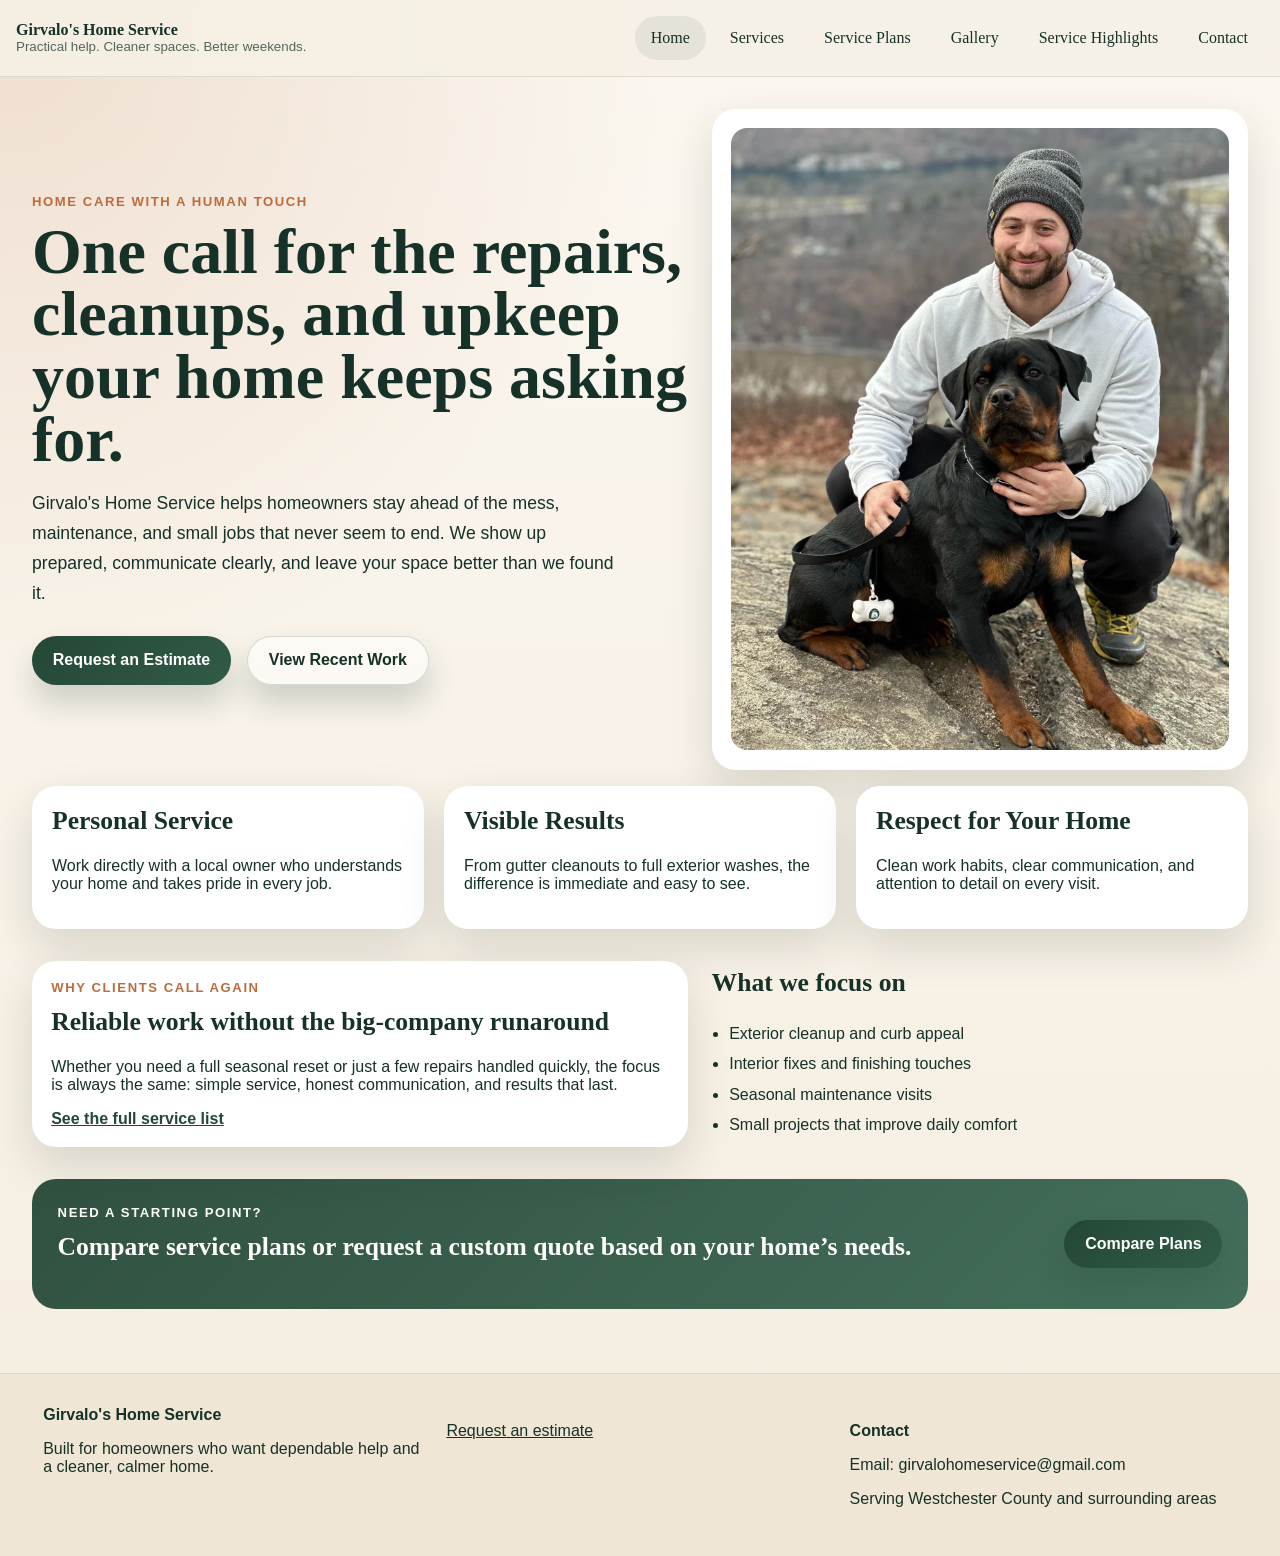
==== index.html @ 2fa9e58a "initial commit" ====
<!DOCTYPE html>
<html lang="en">
  <head>
    <meta charset="UTF-8" />
    <meta name="viewport" content="width=device-width, initial-scale=1.0" />
    <title>Girvalo's Home Service | Reliable Help for Busy Homeowners</title>
    <link rel="stylesheet" href="css/main.css" />
    <link rel="stylesheet" href="css/nav.css" />
    <link rel="stylesheet" href="css/styles.css" />

    <script defer src="js/nav.js"></script>
    <script defer src="js/site.js"></script>
  </head>
  <body>
    <header class="site-header">
      <div class="nav-shell">
        <a class="brand" href="index.html">
          <span>
            <strong>Girvalo's Home Service</strong>
            <small>Practical help. Cleaner spaces. Better weekends.</small>
          </span>
        </a>

        <!-- Hamburger Button -->
        <button
          class="menu-toggle"
          type="button"
          aria-expanded="false"
          aria-controls="site-nav"
          aria-label="Toggle navigation"
        >
          ☰
        </button>

        <!-- Navigation -->
        <nav id="site-nav" class="site-nav" aria-label="Main navigation">
          <a class="active" href="index.html">Home</a>
          <a href="services.html">Services</a>
          <a href="plans.html">Service Plans</a>
          <a href="gallery.html">Gallery</a>
          <a href="hotspots.html">Service Highlights</a>
          <a href="contact.html">Contact</a>
        </nav>
      </div>
    </header>

    <main>
      <section class="hero">
        <div class="hero-grid">
          <div>
            <p class="eyebrow">Home care with a human touch</p>
            <h1>
              One call for the repairs, cleanups, and upkeep your home keeps
              asking for.
            </h1>
            <p class="lead">
              Girvalo's Home Service helps homeowners stay ahead of the mess,
              maintenance, and small jobs that never seem to end. We show up
              prepared, communicate clearly, and leave your space better than we
              found it.
            </p>
            <div class="cta-row">
              <a class="button" href="contact.html">Request an Estimate</a>
              <a class="button button-alternate" href="gallery.html">
                View Recent Work
              </a>
            </div>
          </div>

          <div class="hero-art card photo-frame">
            <img
              src="images/girvalo.webp"
              alt="Owner of Girvalo's Home Service with his dog"
            />
          </div>
        </div>
      </section>

      <section class="feature-strip">
        <article class="info-card">
          <h2>Personal Service</h2>
          <p>
            Work directly with a local owner who understands your home and takes
            pride in every job.
          </p>
        </article>

        <article class="info-card">
          <h2>Visible Results</h2>
          <p>
            From gutter cleanouts to full exterior washes, the difference is
            immediate and easy to see.
          </p>
        </article>

        <article class="info-card">
          <h2>Respect for Your Home</h2>
          <p>
            Clean work habits, clear communication, and attention to detail on
            every visit.
          </p>
        </article>
      </section>

      <section class="split-section">
        <div class="card accent-card">
          <p class="eyebrow">Why clients call again</p>
          <h2>Reliable work without the big-company runaround</h2>
          <p>
            Whether you need a full seasonal reset or just a few repairs handled
            quickly, the focus is always the same: simple service, honest
            communication, and results that last.
          </p>
          <a class="text-link" href="services.html">
            See the full service list
          </a>
        </div>

        <div class="checklist">
          <h2>What we focus on</h2>
          <ul>
            <li>Exterior cleanup and curb appeal</li>
            <li>Interior fixes and finishing touches</li>
            <li>Seasonal maintenance visits</li>
            <li>Small projects that improve daily comfort</li>
          </ul>
        </div>
      </section>

      <section class="banner">
        <div>
          <p class="eyebrow">Need a starting point?</p>
          <h2>
            Compare service plans or request a custom quote based on your home’s
            needs.
          </h2>
        </div>
        <a class="button" href="plans.html">Compare Plans</a>
      </section>
    </main>

    <footer class="site-footer">
      <div class="footer-grid">
        <div>
          <strong>Girvalo's Home Service</strong>
          <p>
            Built for homeowners who want dependable help and a cleaner, calmer
            home.
          </p>
        </div>

        <div>
          <p><a href="contact.html">Request an estimate</a></p>
        </div>

        <div>
          <p><strong>Contact</strong></p>
          <p>Email: girvalohomeservice@gmail.com</p>
          <p>Serving Westchester County and surrounding areas</p>
        </div>
      </div>
    </footer>
  </body>
</html>
---- css/main.css ----
:root {
    --ink: #163127;
    --forest: #244736;
    --sage: #a7c4ab;
    --moss: #6e8f75;
    --cream: #f6f0e5;
    --sand: #e5d7c0;
    --copper: #bb6c3d;
    --shadow: rgba(26, 46, 37, 0.14);
    --radius: 24px;
    --radius-sm: 16px;
    --max: 1180px; 
  }
  
  * {
    box-sizing: border-box;
  }
  
  html {
    scroll-behavior: smooth;
  }
  
  body {
    margin: 0;
    font-family: "Avenir Next", "Trebuchet MS", sans-serif;
    color: var(--ink);
    background:
      radial-gradient(circle at top left, rgba(187, 108, 61, 0.18), transparent 34%),
      linear-gradient(180deg, #fbf7f0 0%, #f5ede0 100%);
  }
  
  main{
    /* width: min(calc(100% - 2rem), var(--max)); take the smaller of thest wo values 
    margin: 0 auto; */
  
    padding: 2rem;
    margin-bottom: 2rem;
  }

  section{
    margin-bottom: 2rem;
  }
  
  img {
    display: block;
    max-width: 100%;
  }
  
  a {
    color: inherit;
  }
  

  h1 {
    margin: 0;
    font-size: clamp(2.4rem, 5vw, 4.6rem);
    line-height: 0.98;
  }
  
  h2 {
    margin-top: 0;
    font-size: clamp(1.5rem, 2vw, 2.1rem);
  }

  .eyebrow {
    margin: 0 0 0.75rem;
    text-transform: uppercase;
    letter-spacing: 0.12em;
    color: var(--copper);
    font-size: 0.82rem;
    font-weight: 700;
  }
  

  
  .lead {
    font-size: 1.1rem;
    line-height: 1.7;
    max-width: 60ch;
  }
  
  .button,
  .button-ghost {
    display: inline-flex;
    align-items: center;
    justify-content: center;
    gap: 0.5rem;
    min-height: 3rem;
    padding: 0.9rem 1.3rem;
    border-radius: 999px;
    text-decoration: none;
    font-weight: 700;
  }
  
  .button {
    color: white;
    background: linear-gradient(135deg, var(--forest), #315b47);
    box-shadow: 0 18px 30px rgba(36, 71, 54, 0.2);
  }
  
  .button-alternate {
    border: 1px solid rgba(36, 71, 54, 0.18);
    background: rgba(255, 255, 255, 0.55);
    color: var(--ink);
  }

  .text-link {
    font-weight: 700;
    color: var(--forest);
  }

  .site-footer {
    padding: 2rem 2.7rem;
    background: #f0e6d5;
    border-top: 1px solid rgba(36, 71, 54, 0.1);
  }
  
  .footer-grid {
    display: grid;
    grid-template-columns: repeat(3, 1fr);
    gap: 1rem;
  }
---- css/nav.css ----
header{
    padding: 0 1rem;

}
.site-header {
    position: sticky;
    top: 0;
    z-index: 10;
    backdrop-filter: blur(16px); /* blurs elements behind it for frosted glass effect */
    background: rgba(246, 240, 229, 0.9);
    border-bottom: 1px solid rgba(36, 71, 54, 0.12);

  }
  
  .nav-shell {
    display: flex;
    align-items: center;
    justify-content: space-between;
    padding: 1rem 0;
  }
  
  .brand {
    display: inline-flex;
    align-items: center;
    gap: 0.85rem;
    text-decoration: none;
  }
  
  .brand strong,
  .site-nav a,
  h1,
  h2,
  caption {
    font-family: "Palatino Linotype", "Book Antiqua", serif;
  }
  
  .brand small {
    display: block;
    color: rgba(22, 49, 39, 0.72);
  }
  
  
  .site-nav {
    display: flex;
    gap: 0.5rem;
  }
  
  .site-nav a,
  .menu-toggle {
    border: 0;
    border-radius: 999px;
    padding: 0.8rem 1rem;
    text-decoration: none;
    background: transparent;
    color: var(--ink);
    cursor: pointer;
  }
  
  .site-nav a:hover,
  .site-nav a.active,
  .menu-toggle:hover {
    background: rgba(36, 71, 54, 0.08);
  }
  
  .menu-toggle {
    display: none;
  }

  @media (max-width: 1020px){
    .menu-toggle {
      display: inline-flex;
    }
  
    .site-nav {
      display: none;
      position: absolute;
      top: calc(100% + 0rem);
      left: 0rem;
      right: 0rem;
      padding: 0.7rem;
      border-radius: 1.2rem;
      background: rgba(246, 240, 229, 0.98);
      box-shadow: 0 18px 45px var(--shadow);
    }
  
    .site-nav.open {
      display: flex;
      flex-direction: column;
    }
  
    .nav-shell {
      position: relative;
      flex-wrap: wrap;
    }
    
  }
---- css/styles.css ----
.hero-grid,
.split-section,
.banner,
.contact-layout,
.hotspot-layout {
  display: grid;
  gap: 1.5rem;
}

.hero-grid,
.split-section {
  grid-template-columns: 1.1fr 0.9fr;
  align-items: center;
}


.cta-row {
  display: flex;
  flex-wrap: wrap;
  gap: 1rem;
  margin-top: 1.7rem;
}

.card,
.info-card,
.service-card,
.gallery-card,
.detail-card {
  border-radius: var(--radius);
  background: rgba(255, 255, 255);
  box-shadow: 0 18px 45px var(--shadow);
}

.hero-art,
.accent-card,
.thank-you-card,
.estimate-form,
.hotspot-card {
  padding: 1.2rem;
}

.feature-strip,
.service-grid,
.gallery-grid,
.detail-grid {
  display: grid;
  gap: 1.25rem;
}

.feature-strip {
  grid-template-columns: repeat(3, 1fr);
  margin-top: -1rem;
}

.info-card,
.service-card,
.gallery-card,
.detail-card {
  padding: 1.25rem;
}

.text-link {
  font-weight: 700;
  color: var(--forest);
}

.checklist ul {
  margin: 0;
  padding-left: 1.1rem;
  line-height: 1.9;
}

.banner {
  grid-template-columns: 1fr auto;
  align-items: center;
  padding: 1.6rem;
  margin: 2rem 0 0;
  border-radius: var(--radius);
  background: linear-gradient(135deg, rgba(36, 71, 54, 0.94), rgba(53, 100, 80, 0.92));
  color: white;
}

.banner h2,
.banner .eyebrow {
  color: inherit;
}

.banner.compact {
  margin-top: 2.5rem;
}

.page-intro {
  margin-bottom: 2rem;
}

.service-grid {
  grid-template-columns: repeat(3, 1fr);
}

.service-card img,
.gallery-card img {
  width: 100%;
  border-radius: var(--radius-sm);
  aspect-ratio: 1 / 1;
  object-fit: cover;
}

.photo-frame img,
.hotspot-card img,
.photo-banner img,
.thank-you-photo {
  width: 100%;
  border-radius: var(--radius-sm);
  object-fit: cover;
}

.photo-frame img {
  aspect-ratio: 4 / 5;
}

.table-shell {
  overflow-x: auto;
  border-radius: var(--radius);
  background: rgba(255, 255, 255, 0.72);
  box-shadow: 0 18px 45px var(--shadow);
  padding: 1rem;
}

table {
  width: 100%;
  border-collapse: collapse;
  min-width: 760px;
}

caption {
  text-align: left;
  font-size: 1.6rem;
  padding: 0.5rem 0 1rem;
}

th,
td {
  padding: 1rem;
  border: 1px solid rgba(36, 71, 54, 0.14);
  vertical-align: top;
  text-align: left;
}

th {
  background: rgba(167, 196, 171, 0.18);
}

.gallery-grid {
  grid-template-columns: repeat(3, 1fr);
}

.gallery-card figcaption {
  line-height: 1.6;
}

.photo-banner {
  display: grid;
  grid-template-columns: 0.95fr 1.05fr;
  gap: 1.25rem;
  padding: 1.2rem;
  align-items: center;
  margin-bottom: 1.6rem;
}

.photo-banner img,
.thank-you-photo {
  aspect-ratio: 4 / 3;
}

.hotspot-layout,
.contact-layout {
  grid-template-columns: 1.2fr 0.8fr;
  align-items: start;
}

.detail-grid {
  grid-template-columns: repeat(2, 1fr);
  margin-top: 1.5rem;
}

.estimate-form {
  display: grid;
  gap: 1rem;
}

.form-row {
  display: grid;
  gap: 0.45rem;
}

label {
  font-weight: 700;
}

input,
select,
textarea {
  width: 100%;
  padding: 0.95rem 1rem;
  border: 1px solid rgba(36, 71, 54, 0.18);
  border-radius: 1rem;
  font: inherit;
  background: rgba(255, 255, 255, 0.95);
}

.thank-you-card {
  max-width: 48rem;
}





@media (max-width: 920px) {
  .hero-grid,
  .split-section,
  .service-grid,
  .gallery-grid,
  .feature-strip,
  .photo-banner,
  .hotspot-layout,
  .contact-layout,
  .detail-grid,
  .footer-grid,
  .banner {
    grid-template-columns: 1fr;
  }


}
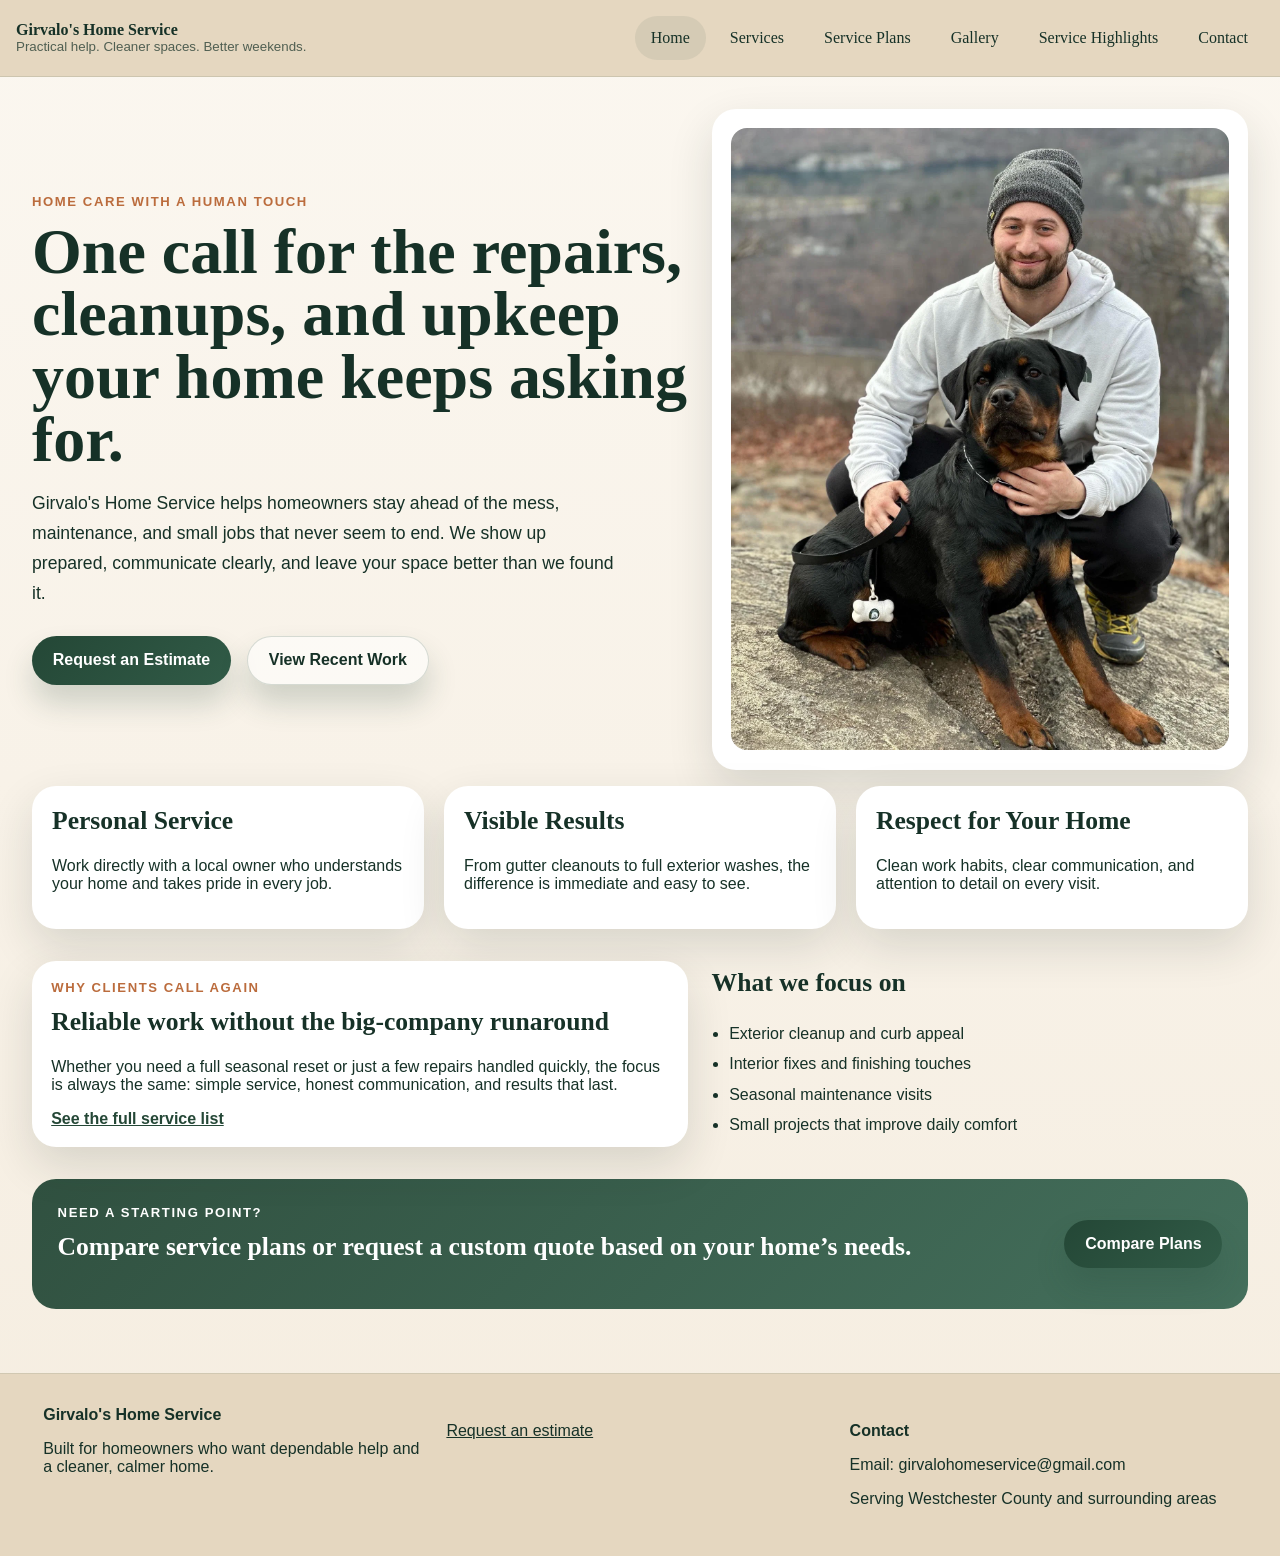
==== commit f1b8d8eb: "final" ====
--- a/index.html
+++ b/index.html
@@ -9,7 +9,6 @@
     <link rel="stylesheet" href="css/styles.css" />
 
     <script defer src="js/nav.js"></script>
-    <script defer src="js/site.js"></script>
   </head>
   <body>
     <header class="site-header">
--- a/css/main.css
+++ b/css/main.css
@@ -25,7 +25,6 @@
     font-family: "Avenir Next", "Trebuchet MS", sans-serif;
     color: var(--ink);
     background:
-      radial-gradient(circle at top left, rgba(187, 108, 61, 0.18), transparent 34%),
       linear-gradient(180deg, #fbf7f0 0%, #f5ede0 100%);
   }
   
@@ -111,7 +110,7 @@
 
   .site-footer {
     padding: 2rem 2.7rem;
-    background: #f0e6d5;
+    background: var(--sand);
     border-top: 1px solid rgba(36, 71, 54, 0.1);
   }
   
--- a/css/nav.css
+++ b/css/nav.css
@@ -2,14 +2,17 @@
 
 header{
     padding: 0 1rem;
+    background-color: var(--sand);
+
+    
 
 }
 .site-header {
     position: sticky;
     top: 0;
     z-index: 10;
-    backdrop-filter: blur(16px); /* blurs elements behind it for frosted glass effect */
-    background: rgba(246, 240, 229, 0.9);
+    background-color: var(--sand);
+
     border-bottom: 1px solid rgba(36, 71, 54, 0.12);
 
   }
@@ -68,9 +71,10 @@
     display: none;
   }
 
-  @media (max-width: 1020px){
+  @media (max-width: 1020px){ /* smaller screens */
     .menu-toggle {
       display: inline-flex;
+      font-size: 2rem;
     }
   
     .site-nav {
--- a/css/styles.css
+++ b/css/styles.css
@@ -33,7 +33,7 @@
 .gallery-card,
 .detail-card {
   border-radius: var(--radius);
-  background: rgba(255, 255, 255);
+  background: white;
   box-shadow: 0 18px 45px var(--shadow);
 }
 
@@ -111,8 +111,18 @@
   object-fit: cover;
 }
 
+
+/* fixes hot spot issue */
+.hotspot-card {
+  overflow-x: auto;
+}
+/* fixes hot spot issue */
+.hotspot-card img {
+  width: 1600px;
+  display: block;
+}
+
 .photo-frame img,
-.hotspot-card img,
 .photo-banner img,
 .thank-you-photo {
   width: 100%;
@@ -127,7 +137,7 @@
 .table-shell {
   overflow-x: auto;
   border-radius: var(--radius);
-  background: rgba(255, 255, 255, 0.72);
+  background-color: var(--cream);
   box-shadow: 0 18px 45px var(--shadow);
   padding: 1rem;
 }
@@ -147,13 +157,14 @@
 th,
 td {
   padding: 1rem;
-  border: 1px solid rgba(36, 71, 54, 0.14);
+  /* show only 14% of this green color */
+  border: 1px solid rgba(36, 71, 54, 0.14); /* built from --forest, has to be a better way to do this*/ 
   vertical-align: top;
   text-align: left;
 }
 
 th {
-  background: rgba(167, 196, 171, 0.18);
+  background: rgba(167, 196, 171, 0.18); /* built from --sage -> same as above */
 }
 
 .gallery-grid {
@@ -173,10 +184,7 @@
   margin-bottom: 1.6rem;
 }
 
-.photo-banner img,
-.thank-you-photo {
-  aspect-ratio: 4 / 3;
-}
+
 
 .hotspot-layout,
 .contact-layout {
@@ -216,13 +224,20 @@
 
 .thank-you-card {
   max-width: 48rem;
-}
-
-
-
-
-
-@media (max-width: 920px) {
+  margin: auto;
+}
+
+
+
+/*  highlight for hotspot page  */
+.highlight {
+  scroll-margin-top: 100px;
+  outline: 3px solid rgba(36, 71, 54, 0.4);
+  background-color: var(--cream);
+  transition: outline 0.5s ease;
+}
+
+@media (max-width: 920px) { /* if screen gets small, collapse to 1 column */
   .hero-grid,
   .split-section,
   .service-grid,
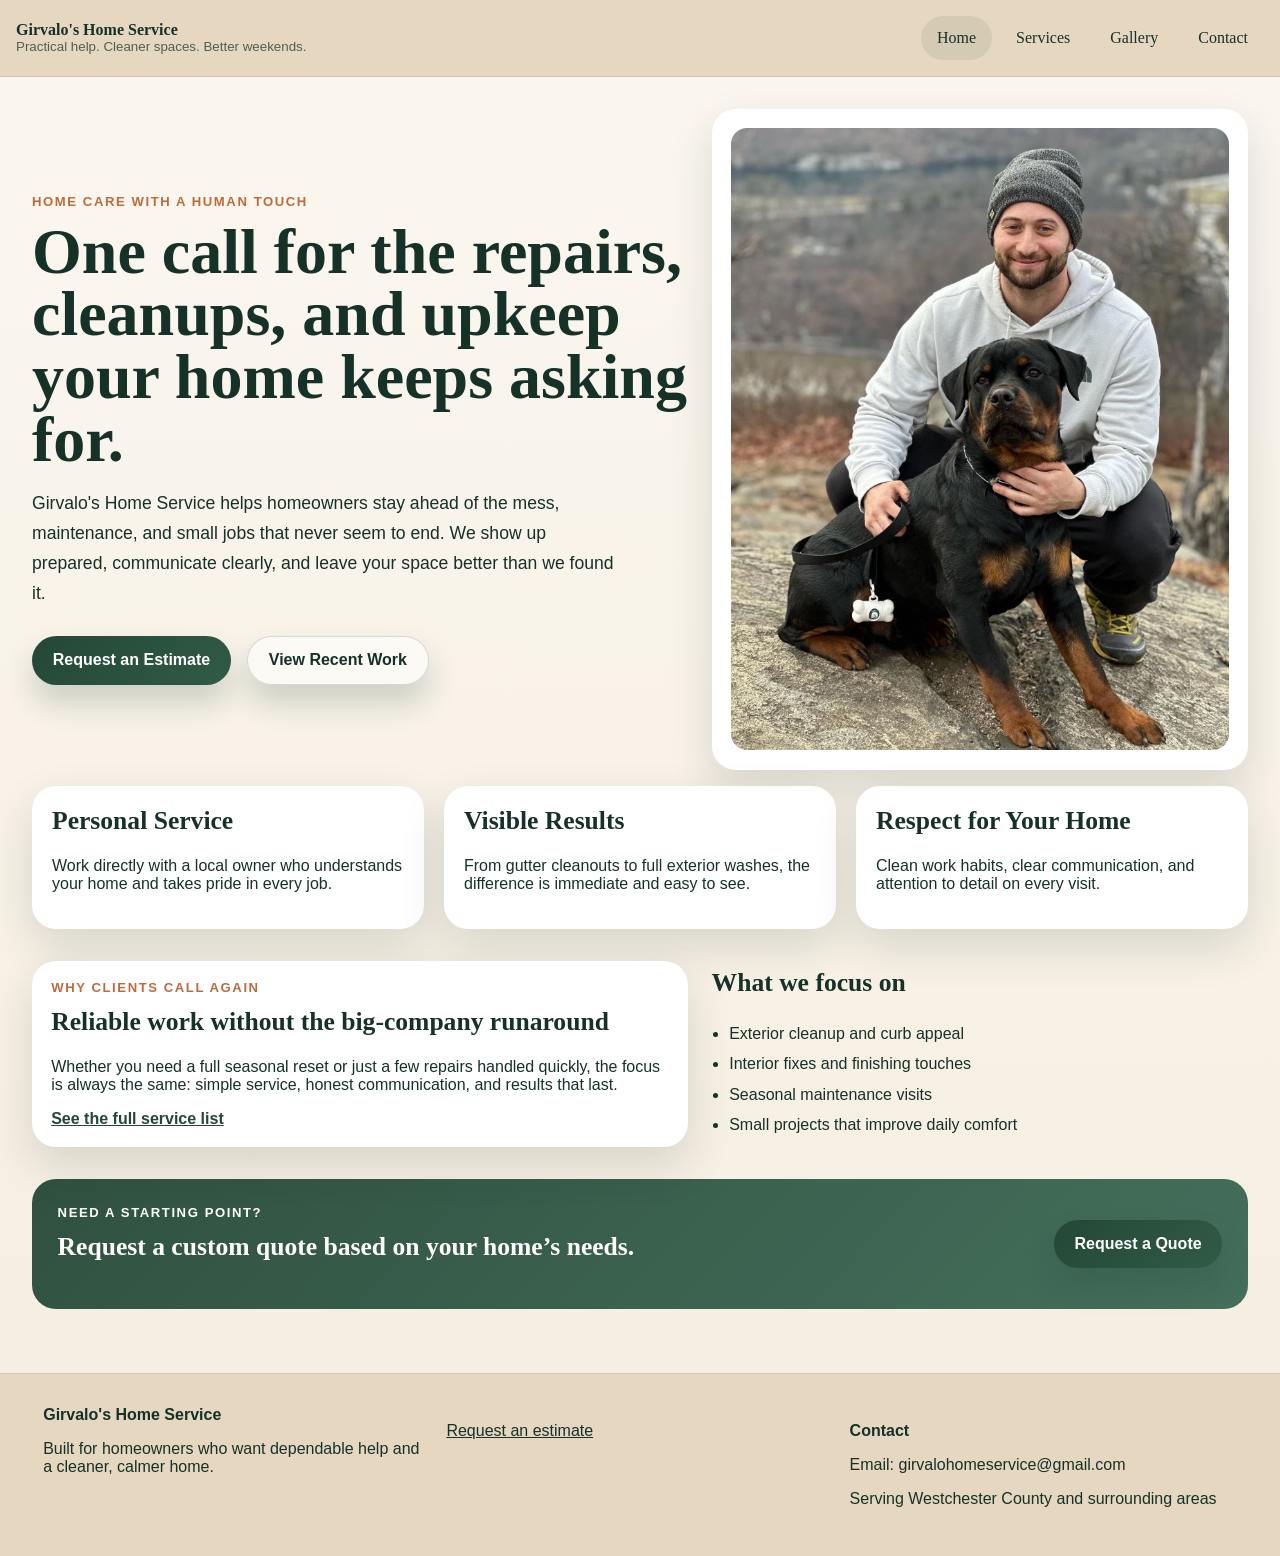
==== commit c6018932: "remove school specific stuff" ====
--- a/index.html
+++ b/index.html
@@ -35,9 +35,7 @@
         <nav id="site-nav" class="site-nav" aria-label="Main navigation">
           <a class="active" href="index.html">Home</a>
           <a href="services.html">Services</a>
-          <a href="plans.html">Service Plans</a>
           <a href="gallery.html">Gallery</a>
-          <a href="hotspots.html">Service Highlights</a>
           <a href="contact.html">Contact</a>
         </nav>
       </div>
@@ -68,7 +66,7 @@
 
           <div class="hero-art card photo-frame">
             <img
-              src="images/girvalo.webp"
+              src="images/girvalo.jpeg"
               alt="Owner of Girvalo's Home Service with his dog"
             />
           </div>
@@ -130,11 +128,10 @@
         <div>
           <p class="eyebrow">Need a starting point?</p>
           <h2>
-            Compare service plans or request a custom quote based on your home’s
-            needs.
+            Request a custom quote based on your home’s needs.
           </h2>
         </div>
-        <a class="button" href="plans.html">Compare Plans</a>
+        <a class="button" href="contact.html">Request a Quote</a>
       </section>
     </main>
 
--- a/css/styles.css
+++ b/css/styles.css
@@ -7,8 +7,7 @@
 .hero-grid,
 .split-section,
 .banner,
-.contact-layout,
-.hotspot-layout {
+.contact-layout {
   display: grid;
   gap: 1.5rem;
 }
@@ -30,8 +29,7 @@
 .card,
 .info-card,
 .service-card,
-.gallery-card,
-.detail-card {
+.gallery-card {
   border-radius: var(--radius);
   background: white;
   box-shadow: 0 18px 45px var(--shadow);
@@ -40,15 +38,13 @@
 .hero-art,
 .accent-card,
 .thank-you-card,
-.estimate-form,
-.hotspot-card {
+.estimate-form {
   padding: 1.2rem;
 }
 
 .feature-strip,
 .service-grid,
-.gallery-grid,
-.detail-grid {
+.gallery-grid {
   display: grid;
   gap: 1.25rem;
 }
@@ -60,8 +56,7 @@
 
 .info-card,
 .service-card,
-.gallery-card,
-.detail-card {
+.gallery-card {
   padding: 1.25rem;
 }
 
@@ -91,10 +86,6 @@
   color: inherit;
 }
 
-.banner.compact {
-  margin-top: 2.5rem;
-}
-
 .page-intro {
   margin-bottom: 2rem;
 }
@@ -111,17 +102,6 @@
   object-fit: cover;
 }
 
-
-/* fixes hot spot issue */
-.hotspot-card {
-  overflow-x: auto;
-}
-/* fixes hot spot issue */
-.hotspot-card img {
-  width: 1600px;
-  display: block;
-}
-
 .photo-frame img,
 .photo-banner img,
 .thank-you-photo {
@@ -134,46 +114,11 @@
   aspect-ratio: 4 / 5;
 }
 
-.table-shell {
-  overflow-x: auto;
-  border-radius: var(--radius);
-  background-color: var(--cream);
-  box-shadow: 0 18px 45px var(--shadow);
-  padding: 1rem;
-}
-
-table {
-  width: 100%;
-  border-collapse: collapse;
-  min-width: 760px;
-}
-
-caption {
-  text-align: left;
-  font-size: 1.6rem;
-  padding: 0.5rem 0 1rem;
-}
-
-th,
-td {
-  padding: 1rem;
-  /* show only 14% of this green color */
-  border: 1px solid rgba(36, 71, 54, 0.14); /* built from --forest, has to be a better way to do this*/ 
-  vertical-align: top;
-  text-align: left;
-}
-
-th {
-  background: rgba(167, 196, 171, 0.18); /* built from --sage -> same as above */
-}
-
 .gallery-grid {
   grid-template-columns: repeat(3, 1fr);
 }
 
-.gallery-card figcaption {
-  line-height: 1.6;
-}
+
 
 .photo-banner {
   display: grid;
@@ -186,15 +131,9 @@
 
 
 
-.hotspot-layout,
 .contact-layout {
   grid-template-columns: 1.2fr 0.8fr;
   align-items: start;
-}
-
-.detail-grid {
-  grid-template-columns: repeat(2, 1fr);
-  margin-top: 1.5rem;
 }
 
 .estimate-form {
@@ -227,16 +166,6 @@
   margin: auto;
 }
 
-
-
-/*  highlight for hotspot page  */
-.highlight {
-  scroll-margin-top: 100px;
-  outline: 3px solid rgba(36, 71, 54, 0.4);
-  background-color: var(--cream);
-  transition: outline 0.5s ease;
-}
-
 @media (max-width: 920px) { /* if screen gets small, collapse to 1 column */
   .hero-grid,
   .split-section,
@@ -244,9 +173,7 @@
   .gallery-grid,
   .feature-strip,
   .photo-banner,
-  .hotspot-layout,
   .contact-layout,
-  .detail-grid,
   .footer-grid,
   .banner {
     grid-template-columns: 1fr;
